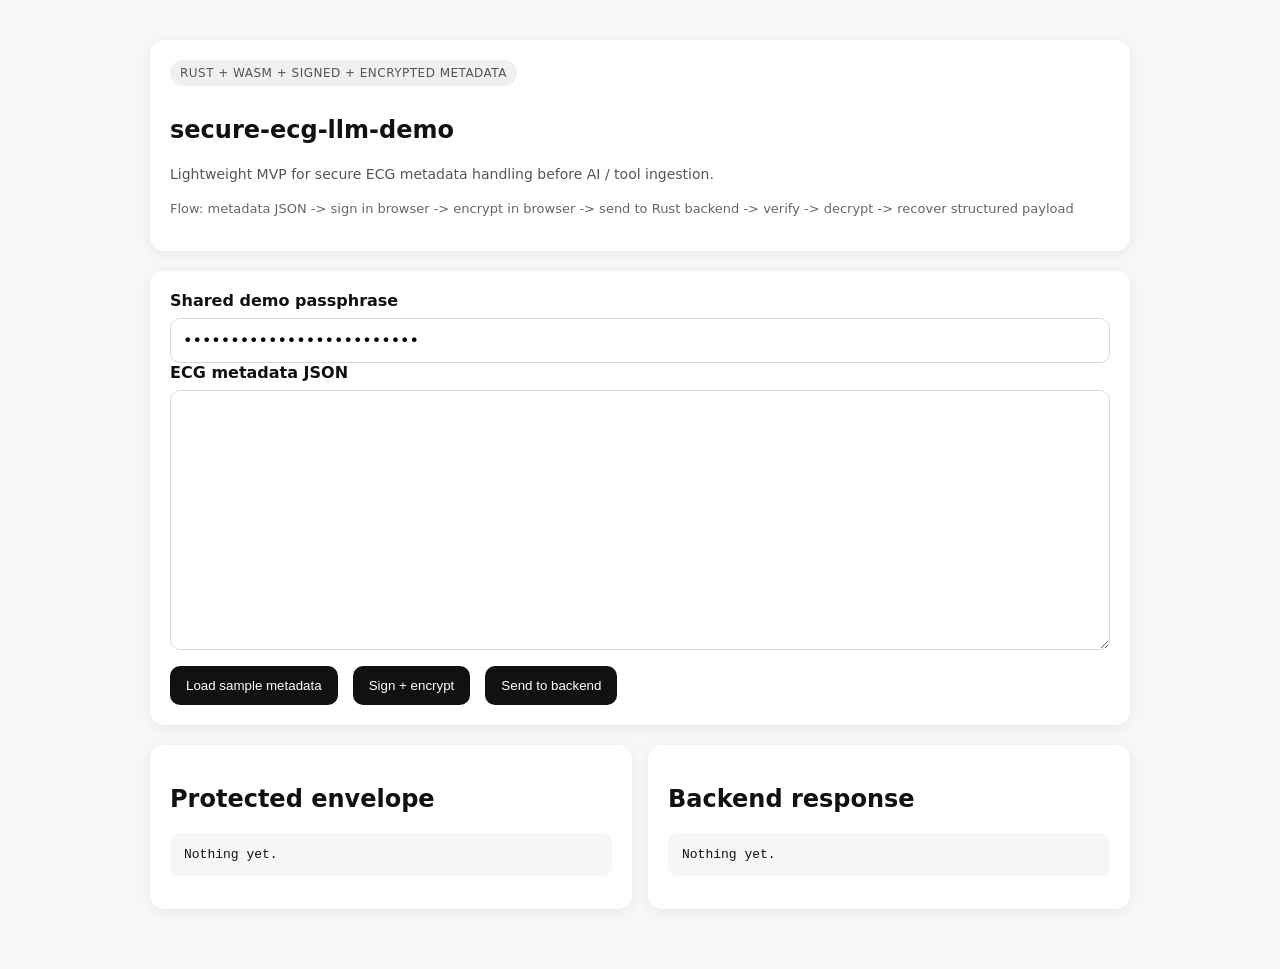
==== frontend/index.html @ e770cebd "Polish MVP packaging for secure ECG LLM demo" ====
<!DOCTYPE html>
<html lang="en">
<head>
  <meta charset="UTF-8" />
  <meta name="viewport" content="width=device-width, initial-scale=1.0" />
  <title>secure-ecg-llm-demo</title>
  <style>
    body {
      font-family: system-ui, sans-serif;
      margin: 0;
      background: #f7f7f8;
      color: #111;
    }
    .container {
      max-width: 980px;
      margin: 40px auto;
      padding: 0 20px;
    }
    .card {
      background: white;
      border-radius: 14px;
      padding: 20px;
      margin-bottom: 20px;
      box-shadow: 0 3px 14px rgba(0,0,0,.06);
    }
    .badge {
      display: inline-block;
      padding: 6px 10px;
      border-radius: 999px;
      background: #f0f0f0;
      font-size: 12px;
      text-transform: uppercase;
      letter-spacing: .04em;
      color: #555;
      margin-bottom: 10px;
    }
    textarea, input {
      width: 100%;
      box-sizing: border-box;
      border: 1px solid #d8d8d8;
      border-radius: 10px;
      padding: 12px;
      font: inherit;
      margin-top: 8px;
    }
    textarea {
      min-height: 260px;
      resize: vertical;
    }
    .row {
      display: grid;
      grid-template-columns: 1fr 1fr;
      gap: 16px;
    }
    button {
      border: 0;
      border-radius: 10px;
      padding: 12px 16px;
      background: #111;
      color: white;
      cursor: pointer;
      margin-right: 10px;
      margin-top: 12px;
    }
    button:hover { opacity: .92; }
    pre {
      white-space: pre-wrap;
      word-break: break-word;
      background: #f6f6f6;
      border-radius: 10px;
      padding: 14px;
      overflow: auto;
    }
    .hint {
      color: #555;
      font-size: 14px;
      line-height: 1.5;
    }
    .mini {
      color: #666;
      font-size: 13px;
      line-height: 1.5;
      margin-top: 10px;
    }
    @media (max-width: 860px) {
      .row { grid-template-columns: 1fr; }
    }
  </style>
</head>
<body>
  <main class="container">
    <section class="card">
      <span class="badge">Rust + WASM + signed + encrypted metadata</span>
      <h1>secure-ecg-llm-demo</h1>
      <p class="hint">
        Lightweight MVP for secure ECG metadata handling before AI / tool ingestion.
      </p>
      <p class="mini">
        Flow: metadata JSON -> sign in browser -> encrypt in browser -> send to Rust backend -> verify -> decrypt -> recover structured payload
      </p>
    </section>

    <section class="card">
      <label for="passphrase"><strong>Shared demo passphrase</strong></label>
      <input id="passphrase" type="password" value="demo-passphrase-change-me" />

      <label for="metadata"><strong>ECG metadata JSON</strong></label>
      <textarea id="metadata"></textarea>

      <button id="loadSampleBtn">Load sample metadata</button>
      <button id="protectBtn">Sign + encrypt</button>
      <button id="sendBtn">Send to backend</button>
    </section>

    <div class="row">
      <section class="card">
        <h2>Protected envelope</h2>
        <pre id="protectedOutput">Nothing yet.</pre>
      </section>

      <section class="card">
        <h2>Backend response</h2>
        <pre id="serverOutput">Nothing yet.</pre>
      </section>
    </div>
  </main>

  <script type="module" src="./main.js"></script>
</body>
</html>
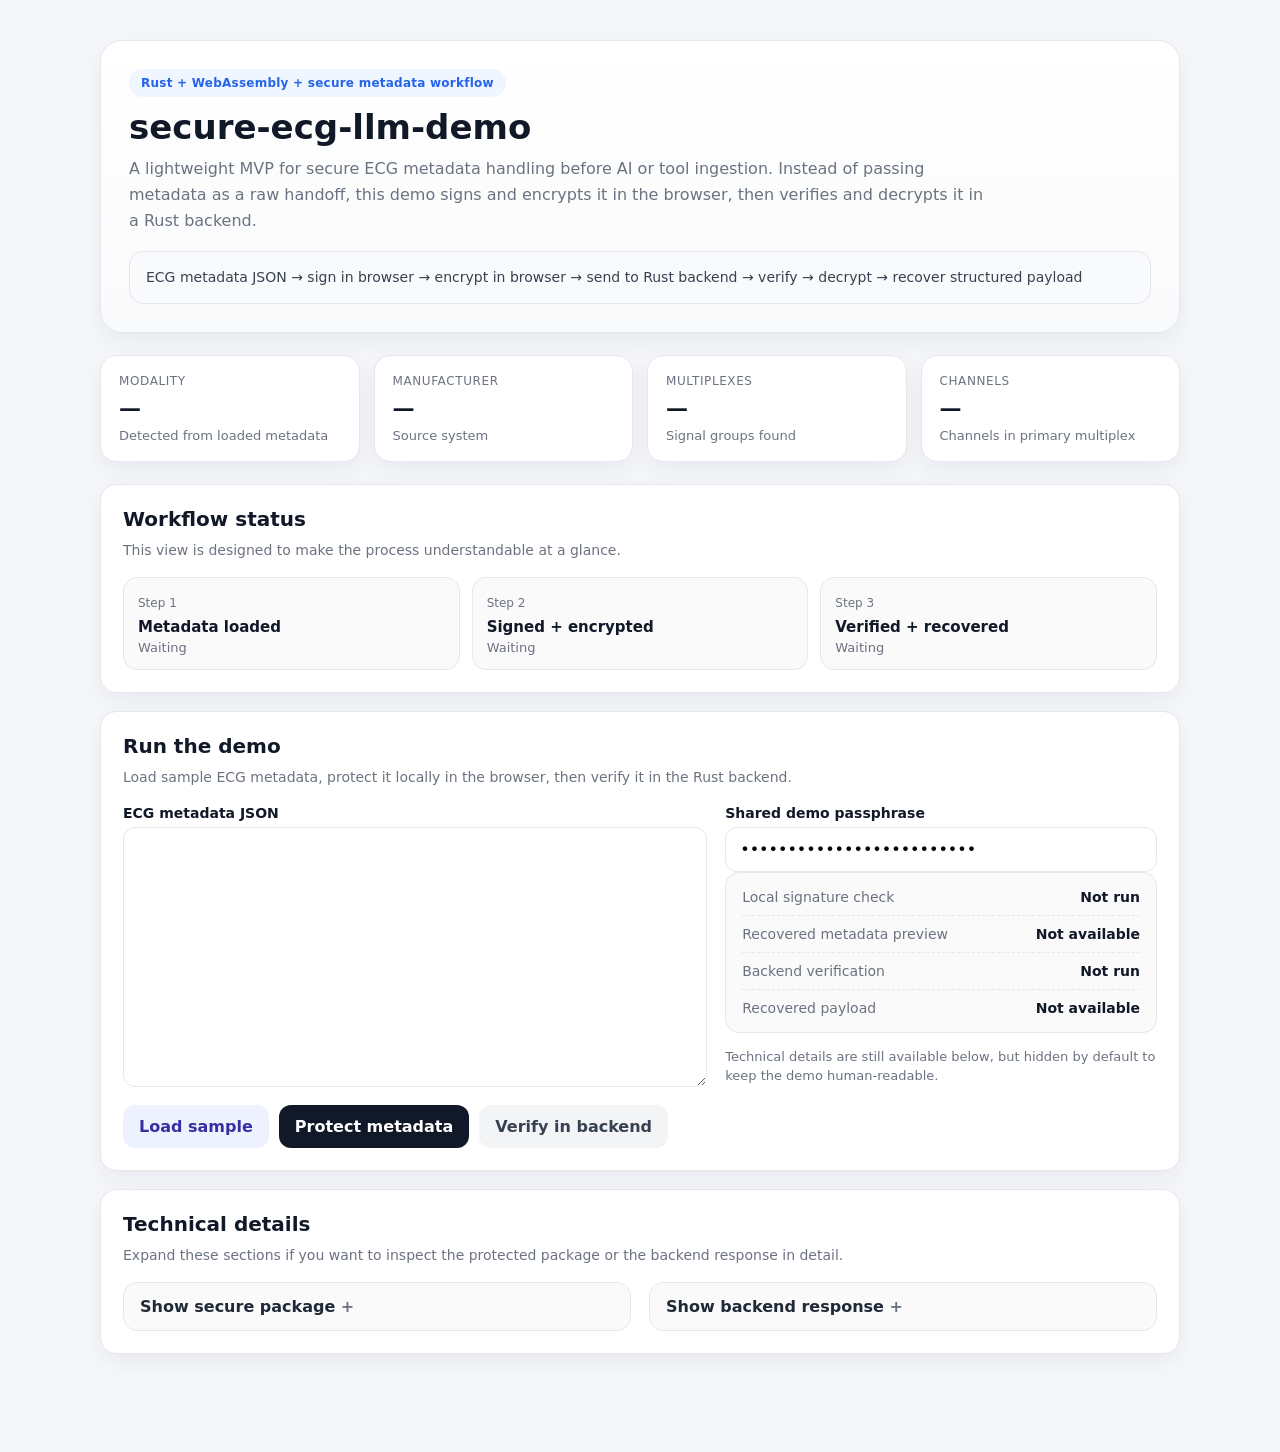
==== commit 90444f6e: "Refine frontend into a cleaner product-style demo" ====
--- a/frontend/index.html
+++ b/frontend/index.html
@@ -5,124 +5,499 @@
   <meta name="viewport" content="width=device-width, initial-scale=1.0" />
   <title>secure-ecg-llm-demo</title>
   <style>
+    :root {
+      --bg: #f6f7fb;
+      --card: #ffffff;
+      --text: #111827;
+      --muted: #6b7280;
+      --border: #e5e7eb;
+      --accent: #2563eb;
+      --accent-soft: #eff6ff;
+      --success: #15803d;
+      --success-soft: #ecfdf3;
+      --shadow: 0 8px 24px rgba(15, 23, 42, 0.06);
+      --radius: 16px;
+    }
+
+    * {
+      box-sizing: border-box;
+    }
+
     body {
-      font-family: system-ui, sans-serif;
       margin: 0;
-      background: #f7f7f8;
-      color: #111;
-    }
+      font-family: Inter, system-ui, -apple-system, BlinkMacSystemFont, "Segoe UI", sans-serif;
+      background: var(--bg);
+      color: var(--text);
+    }
+
     .container {
-      max-width: 980px;
+      max-width: 1120px;
       margin: 40px auto;
-      padding: 0 20px;
-    }
-    .card {
-      background: white;
+      padding: 0 20px 40px;
+    }
+
+    .hero {
+      background: linear-gradient(180deg, #ffffff 0%, #f9fafb 100%);
+      border: 1px solid var(--border);
+      border-radius: 22px;
+      padding: 28px;
+      box-shadow: var(--shadow);
+      margin-bottom: 22px;
+    }
+
+    .badge {
+      display: inline-flex;
+      align-items: center;
+      gap: 8px;
+      padding: 7px 12px;
+      border-radius: 999px;
+      background: var(--accent-soft);
+      color: var(--accent);
+      font-size: 12px;
+      font-weight: 600;
+      letter-spacing: 0.02em;
+      margin-bottom: 12px;
+    }
+
+    h1 {
+      margin: 0 0 10px;
+      font-size: 34px;
+      line-height: 1.1;
+    }
+
+    .subtitle {
+      margin: 0;
+      color: var(--muted);
+      font-size: 16px;
+      line-height: 1.6;
+      max-width: 860px;
+    }
+
+    .flow {
+      margin-top: 18px;
+      padding: 14px 16px;
+      background: #f9fafb;
+      border: 1px solid var(--border);
       border-radius: 14px;
-      padding: 20px;
-      margin-bottom: 20px;
-      box-shadow: 0 3px 14px rgba(0,0,0,.06);
-    }
-    .badge {
+      color: #374151;
+      font-size: 14px;
+      line-height: 1.6;
+    }
+
+    .grid-4 {
+      display: grid;
+      grid-template-columns: repeat(4, 1fr);
+      gap: 14px;
+      margin: 18px 0 22px;
+    }
+
+    .mini-card {
+      background: var(--card);
+      border: 1px solid var(--border);
+      border-radius: var(--radius);
+      padding: 18px;
+      box-shadow: var(--shadow);
+    }
+
+    .mini-label {
+      font-size: 12px;
+      color: var(--muted);
+      text-transform: uppercase;
+      letter-spacing: 0.05em;
+      margin-bottom: 8px;
+    }
+
+    .mini-value {
+      font-size: 22px;
+      font-weight: 700;
+      line-height: 1.2;
+    }
+
+    .mini-sub {
+      margin-top: 6px;
+      color: var(--muted);
+      font-size: 13px;
+    }
+
+    .status-card,
+    .actions-card,
+    .details-card {
+      background: var(--card);
+      border: 1px solid var(--border);
+      border-radius: var(--radius);
+      padding: 22px;
+      box-shadow: var(--shadow);
+      margin-bottom: 18px;
+    }
+
+    .section-title {
+      margin: 0 0 8px;
+      font-size: 20px;
+    }
+
+    .section-text {
+      margin: 0 0 16px;
+      color: var(--muted);
+      line-height: 1.6;
+      font-size: 14px;
+    }
+
+    .status-grid {
+      display: grid;
+      grid-template-columns: repeat(3, 1fr);
+      gap: 12px;
+    }
+
+    .status-step {
+      border: 1px solid var(--border);
+      border-radius: 14px;
+      padding: 14px;
+      background: #fafafa;
+    }
+
+    .status-step.active {
+      border-color: #bbf7d0;
+      background: var(--success-soft);
+    }
+
+    .status-step .step-number {
       display: inline-block;
-      padding: 6px 10px;
-      border-radius: 999px;
-      background: #f0f0f0;
       font-size: 12px;
-      text-transform: uppercase;
-      letter-spacing: .04em;
-      color: #555;
-      margin-bottom: 10px;
-    }
-    textarea, input {
+      color: var(--muted);
+      margin-bottom: 8px;
+    }
+
+    .status-step .step-title {
+      font-size: 15px;
+      font-weight: 600;
+      margin-bottom: 4px;
+    }
+
+    .status-step .step-state {
+      font-size: 13px;
+      color: var(--muted);
+    }
+
+    .status-step.active .step-state {
+      color: var(--success);
+      font-weight: 600;
+    }
+
+    .actions-grid {
+      display: grid;
+      grid-template-columns: 1.15fr 0.85fr;
+      gap: 18px;
+    }
+
+    label {
+      display: block;
+      font-size: 14px;
+      font-weight: 600;
+      margin-bottom: 6px;
+    }
+
+    textarea,
+    input {
       width: 100%;
-      box-sizing: border-box;
-      border: 1px solid #d8d8d8;
-      border-radius: 10px;
-      padding: 12px;
+      border: 1px solid var(--border);
+      border-radius: 12px;
+      padding: 12px 14px;
       font: inherit;
-      margin-top: 8px;
-    }
+      outline: none;
+      background: #fff;
+    }
+
     textarea {
       min-height: 260px;
       resize: vertical;
     }
-    .row {
+
+    textarea:focus,
+    input:focus {
+      border-color: #93c5fd;
+      box-shadow: 0 0 0 4px rgba(37, 99, 235, 0.08);
+    }
+
+    .button-row {
+      display: flex;
+      flex-wrap: wrap;
+      gap: 10px;
+      margin-top: 14px;
+    }
+
+    button {
+      border: 0;
+      border-radius: 12px;
+      padding: 12px 16px;
+      background: #111827;
+      color: white;
+      font: inherit;
+      font-weight: 600;
+      cursor: pointer;
+    }
+
+    button.secondary {
+      background: #eef2ff;
+      color: #3730a3;
+    }
+
+    button.ghost {
+      background: #f3f4f6;
+      color: #374151;
+    }
+
+    button:hover {
+      opacity: 0.96;
+    }
+
+    .summary-box {
+      border: 1px solid var(--border);
+      border-radius: 14px;
+      padding: 16px;
+      background: #fafafa;
+      margin-bottom: 14px;
+    }
+
+    .summary-list {
+      display: grid;
+      gap: 10px;
+    }
+
+    .summary-item {
+      display: flex;
+      justify-content: space-between;
+      gap: 14px;
+      padding-bottom: 10px;
+      border-bottom: 1px dashed #e5e7eb;
+      font-size: 14px;
+    }
+
+    .summary-item:last-child {
+      border-bottom: 0;
+      padding-bottom: 0;
+    }
+
+    .summary-item span:first-child {
+      color: var(--muted);
+    }
+
+    .summary-item span:last-child {
+      font-weight: 600;
+      text-align: right;
+    }
+
+    .details-grid {
       display: grid;
       grid-template-columns: 1fr 1fr;
-      gap: 16px;
-    }
-    button {
-      border: 0;
-      border-radius: 10px;
-      padding: 12px 16px;
-      background: #111;
-      color: white;
+      gap: 18px;
+    }
+
+    details {
+      border: 1px solid var(--border);
+      border-radius: 14px;
+      background: #fafafa;
+      padding: 14px 16px;
+    }
+
+    summary {
       cursor: pointer;
-      margin-right: 10px;
-      margin-top: 12px;
-    }
-    button:hover { opacity: .92; }
+      font-weight: 600;
+      color: #1f2937;
+      list-style: none;
+    }
+
+    summary::-webkit-details-marker {
+      display: none;
+    }
+
+    summary::after {
+      content: " +";
+      color: var(--muted);
+      font-weight: 700;
+    }
+
+    details[open] summary::after {
+      content: " -";
+    }
+
     pre {
+      margin-top: 14px;
       white-space: pre-wrap;
       word-break: break-word;
-      background: #f6f6f6;
-      border-radius: 10px;
+      background: #ffffff;
+      border: 1px solid var(--border);
+      border-radius: 12px;
       padding: 14px;
       overflow: auto;
-    }
-    .hint {
-      color: #555;
-      font-size: 14px;
+      font-size: 12px;
       line-height: 1.5;
     }
-    .mini {
-      color: #666;
+
+    .footer-note {
+      margin-top: 8px;
+      color: var(--muted);
       font-size: 13px;
       line-height: 1.5;
-      margin-top: 10px;
-    }
-    @media (max-width: 860px) {
-      .row { grid-template-columns: 1fr; }
+    }
+
+    @media (max-width: 980px) {
+      .grid-4 {
+        grid-template-columns: repeat(2, 1fr);
+      }
+
+      .actions-grid,
+      .details-grid,
+      .status-grid {
+        grid-template-columns: 1fr;
+      }
+    }
+
+    @media (max-width: 640px) {
+      .grid-4 {
+        grid-template-columns: 1fr;
+      }
+
+      h1 {
+        font-size: 28px;
+      }
+
+      .container {
+        margin: 24px auto;
+      }
     }
   </style>
 </head>
 <body>
   <main class="container">
-    <section class="card">
-      <span class="badge">Rust + WASM + signed + encrypted metadata</span>
+    <section class="hero">
+      <div class="badge">Rust + WebAssembly + secure metadata workflow</div>
       <h1>secure-ecg-llm-demo</h1>
-      <p class="hint">
-        Lightweight MVP for secure ECG metadata handling before AI / tool ingestion.
+      <p class="subtitle">
+        A lightweight MVP for secure ECG metadata handling before AI or tool ingestion.
+        Instead of passing metadata as a raw handoff, this demo signs and encrypts it in the browser,
+        then verifies and decrypts it in a Rust backend.
       </p>
-      <p class="mini">
-        Flow: metadata JSON -> sign in browser -> encrypt in browser -> send to Rust backend -> verify -> decrypt -> recover structured payload
+      <div class="flow">
+        ECG metadata JSON → sign in browser → encrypt in browser → send to Rust backend → verify → decrypt → recover structured payload
+      </div>
+    </section>
+
+    <section class="grid-4">
+      <div class="mini-card">
+        <div class="mini-label">Modality</div>
+        <div class="mini-value" id="summaryModality">—</div>
+        <div class="mini-sub">Detected from loaded metadata</div>
+      </div>
+      <div class="mini-card">
+        <div class="mini-label">Manufacturer</div>
+        <div class="mini-value" id="summaryManufacturer">—</div>
+        <div class="mini-sub">Source system</div>
+      </div>
+      <div class="mini-card">
+        <div class="mini-label">Multiplexes</div>
+        <div class="mini-value" id="summaryMultiplexes">—</div>
+        <div class="mini-sub">Signal groups found</div>
+      </div>
+      <div class="mini-card">
+        <div class="mini-label">Channels</div>
+        <div class="mini-value" id="summaryChannels">—</div>
+        <div class="mini-sub">Channels in primary multiplex</div>
+      </div>
+    </section>
+
+    <section class="status-card">
+      <h2 class="section-title">Workflow status</h2>
+      <p class="section-text">
+        This view is designed to make the process understandable at a glance.
       </p>
+
+      <div class="status-grid">
+        <div class="status-step" id="stepLoaded">
+          <div class="step-number">Step 1</div>
+          <div class="step-title">Metadata loaded</div>
+          <div class="step-state">Waiting</div>
+        </div>
+        <div class="status-step" id="stepProtected">
+          <div class="step-number">Step 2</div>
+          <div class="step-title">Signed + encrypted</div>
+          <div class="step-state">Waiting</div>
+        </div>
+        <div class="status-step" id="stepVerified">
+          <div class="step-number">Step 3</div>
+          <div class="step-title">Verified + recovered</div>
+          <div class="step-state">Waiting</div>
+        </div>
+      </div>
     </section>
 
-    <section class="card">
-      <label for="passphrase"><strong>Shared demo passphrase</strong></label>
-      <input id="passphrase" type="password" value="demo-passphrase-change-me" />
-
-      <label for="metadata"><strong>ECG metadata JSON</strong></label>
-      <textarea id="metadata"></textarea>
-
-      <button id="loadSampleBtn">Load sample metadata</button>
-      <button id="protectBtn">Sign + encrypt</button>
-      <button id="sendBtn">Send to backend</button>
+    <section class="actions-card">
+      <h2 class="section-title">Run the demo</h2>
+      <p class="section-text">
+        Load sample ECG metadata, protect it locally in the browser, then verify it in the Rust backend.
+      </p>
+
+      <div class="actions-grid">
+        <div>
+          <label for="metadata">ECG metadata JSON</label>
+          <textarea id="metadata"></textarea>
+
+          <div class="button-row">
+            <button class="secondary" id="loadSampleBtn">Load sample</button>
+            <button id="protectBtn">Protect metadata</button>
+            <button class="ghost" id="sendBtn">Verify in backend</button>
+          </div>
+        </div>
+
+        <div>
+          <label for="passphrase">Shared demo passphrase</label>
+          <input id="passphrase" type="password" value="demo-passphrase-change-me" />
+
+          <div class="summary-box">
+            <div class="summary-list">
+              <div class="summary-item">
+                <span>Local signature check</span>
+                <span id="localSignatureStatus">Not run</span>
+              </div>
+              <div class="summary-item">
+                <span>Recovered metadata preview</span>
+                <span id="localPreviewStatus">Not available</span>
+              </div>
+              <div class="summary-item">
+                <span>Backend verification</span>
+                <span id="backendVerificationStatus">Not run</span>
+              </div>
+              <div class="summary-item">
+                <span>Recovered payload</span>
+                <span id="backendPayloadStatus">Not available</span>
+              </div>
+            </div>
+          </div>
+
+          <div class="footer-note">
+            Technical details are still available below, but hidden by default to keep the demo human-readable.
+          </div>
+        </div>
+      </div>
     </section>
 
-    <div class="row">
-      <section class="card">
-        <h2>Protected envelope</h2>
-        <pre id="protectedOutput">Nothing yet.</pre>
-      </section>
-
-      <section class="card">
-        <h2>Backend response</h2>
-        <pre id="serverOutput">Nothing yet.</pre>
-      </section>
-    </div>
+    <section class="details-card">
+      <h2 class="section-title">Technical details</h2>
+      <p class="section-text">
+        Expand these sections if you want to inspect the protected package or the backend response in detail.
+      </p>
+
+      <div class="details-grid">
+        <details>
+          <summary>Show secure package</summary>
+          <pre id="protectedOutput">Nothing yet.</pre>
+        </details>
+
+        <details>
+          <summary>Show backend response</summary>
+          <pre id="serverOutput">Nothing yet.</pre>
+        </details>
+      </div>
+    </section>
   </main>
 
   <script type="module" src="./main.js"></script>
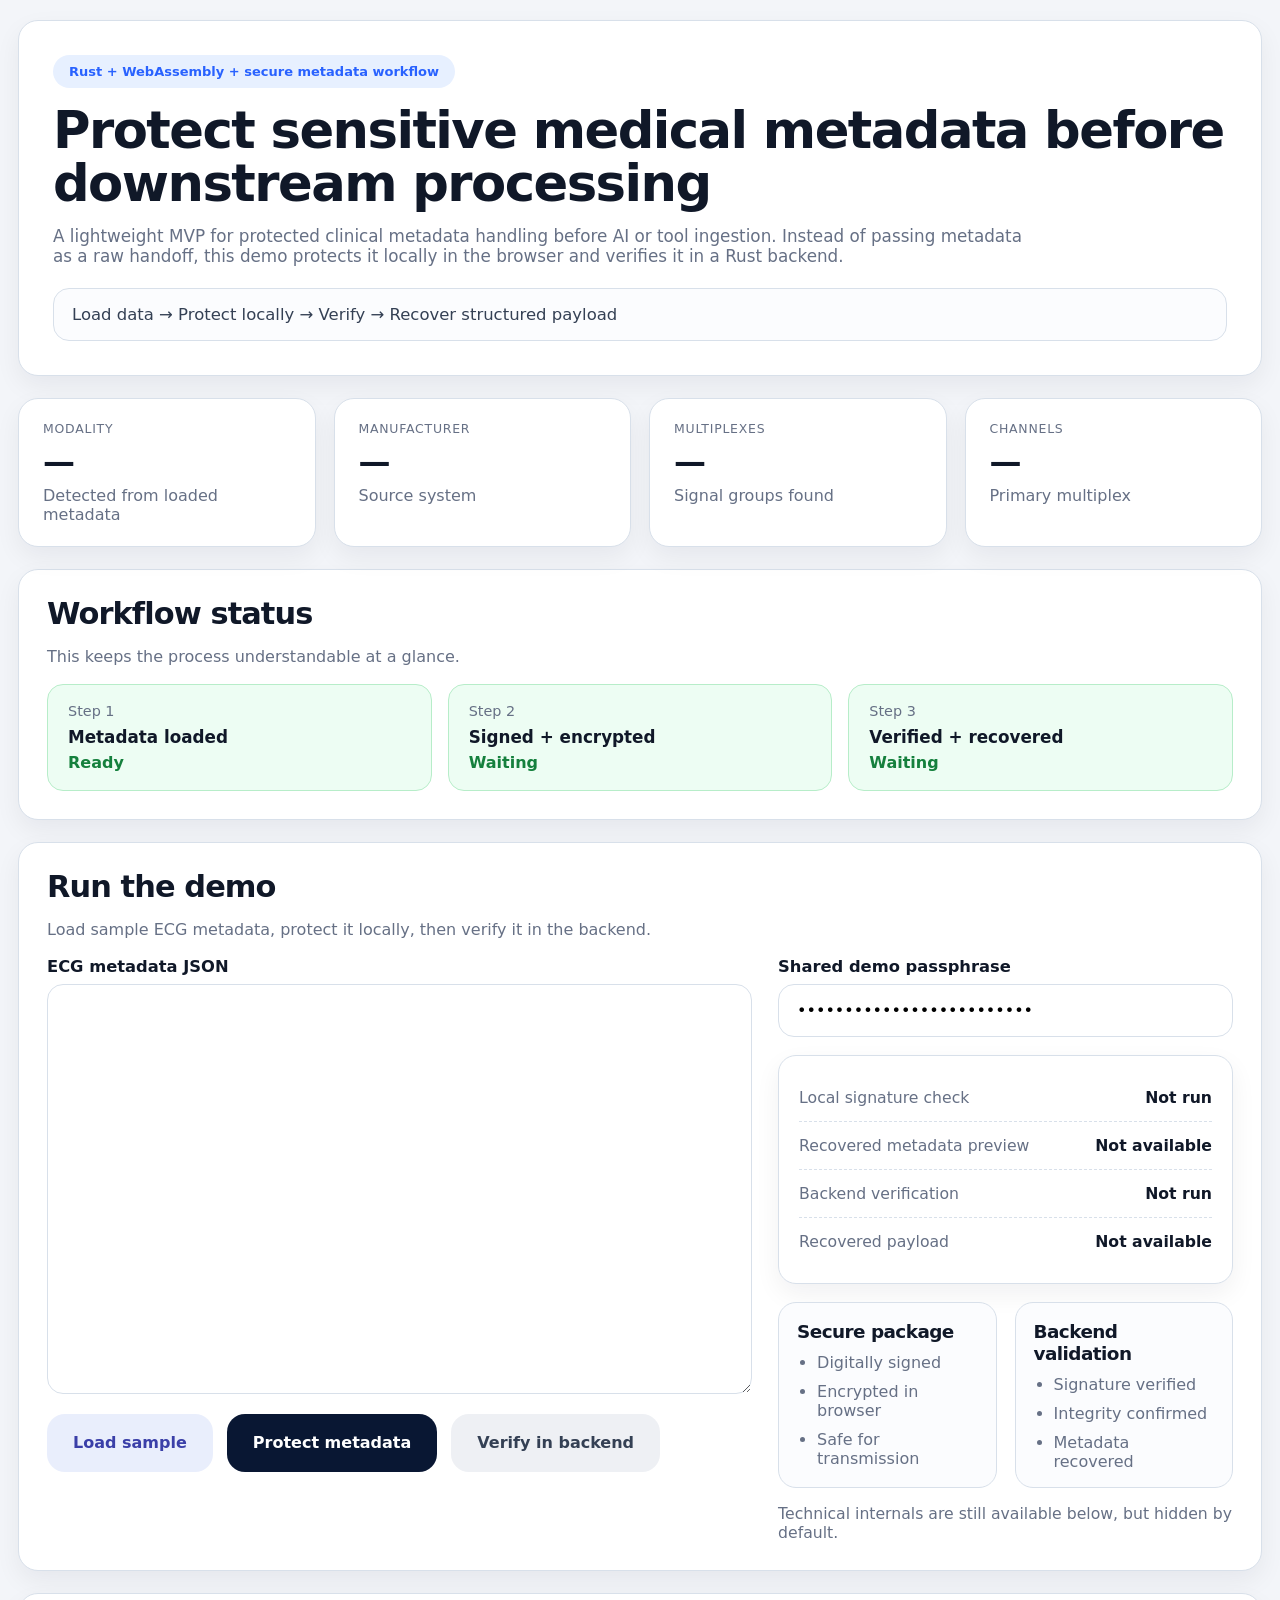
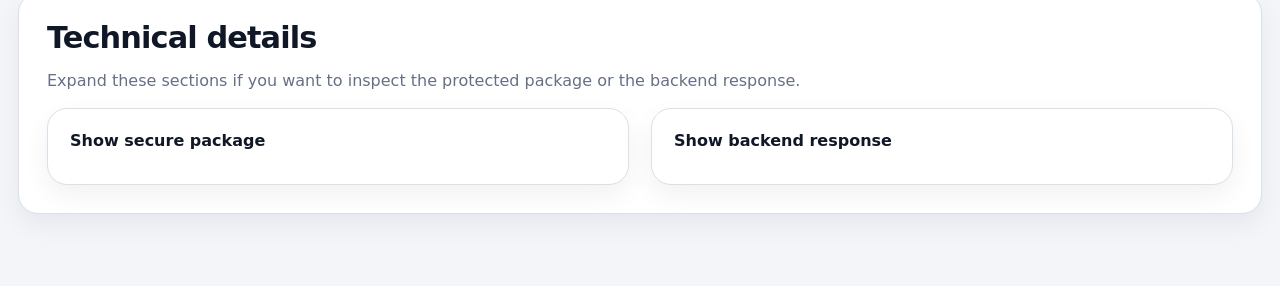
==== commit 94068c4b: "Add Vercel landing and refine frontend for executive demo" ====
--- a/frontend/index.html
+++ b/frontend/index.html
@@ -6,22 +6,23 @@
   <title>secure-ecg-llm-demo</title>
   <style>
     :root {
-      --bg: #f6f7fb;
+      --bg: #f3f5f9;
       --card: #ffffff;
-      --text: #111827;
-      --muted: #6b7280;
-      --border: #e5e7eb;
-      --accent: #2563eb;
-      --accent-soft: #eff6ff;
+      --text: #101828;
+      --muted: #667085;
+      --border: #d8e0ea;
+      --primary: #0f172a;
+      --soft: #eef4ff;
+      --soft-blue: #e7f0ff;
       --success: #15803d;
-      --success-soft: #ecfdf3;
-      --shadow: 0 8px 24px rgba(15, 23, 42, 0.06);
-      --radius: 16px;
-    }
-
-    * {
-      box-sizing: border-box;
-    }
+      --success-soft: #edfdf3;
+      --success-border: #b7edc9;
+      --shadow: 0 10px 26px rgba(15, 23, 42, 0.06);
+      --radius: 20px;
+      --radius-sm: 14px;
+    }
+
+    * { box-sizing: border-box; }
 
     body {
       margin: 0;
@@ -31,250 +32,238 @@
     }
 
     .container {
-      max-width: 1120px;
-      margin: 40px auto;
-      padding: 0 20px 40px;
-    }
-
-    .hero {
-      background: linear-gradient(180deg, #ffffff 0%, #f9fafb 100%);
-      border: 1px solid var(--border);
-      border-radius: 22px;
-      padding: 28px;
-      box-shadow: var(--shadow);
-      margin-bottom: 22px;
-    }
-
-    .badge {
-      display: inline-flex;
-      align-items: center;
-      gap: 8px;
-      padding: 7px 12px;
-      border-radius: 999px;
-      background: var(--accent-soft);
-      color: var(--accent);
-      font-size: 12px;
-      font-weight: 600;
-      letter-spacing: 0.02em;
-      margin-bottom: 12px;
-    }
-
-    h1 {
-      margin: 0 0 10px;
-      font-size: 34px;
-      line-height: 1.1;
-    }
-
-    .subtitle {
-      margin: 0;
-      color: var(--muted);
-      font-size: 16px;
-      line-height: 1.6;
-      max-width: 860px;
-    }
-
-    .flow {
-      margin-top: 18px;
-      padding: 14px 16px;
-      background: #f9fafb;
-      border: 1px solid var(--border);
-      border-radius: 14px;
-      color: #374151;
-      font-size: 14px;
-      line-height: 1.6;
-    }
-
-    .grid-4 {
-      display: grid;
-      grid-template-columns: repeat(4, 1fr);
-      gap: 14px;
-      margin: 18px 0 22px;
-    }
-
-    .mini-card {
+      max-width: 1360px;
+      margin: 20px auto;
+      padding: 0 18px 30px;
+    }
+
+    .hero,
+    .summary-grid .summary-card,
+    .panel,
+    .summary-card,
+    .tech-card {
       background: var(--card);
       border: 1px solid var(--border);
       border-radius: var(--radius);
-      padding: 18px;
       box-shadow: var(--shadow);
     }
 
+    .hero {
+      padding: 34px;
+      margin-bottom: 22px;
+    }
+
+    .eyebrow {
+      display: inline-flex;
+      align-items: center;
+      background: var(--soft-blue);
+      color: #2962ff;
+      border-radius: 999px;
+      padding: 9px 16px;
+      font-size: 13px;
+      font-weight: 700;
+      margin-bottom: 16px;
+    }
+
+    h1, h2, h3 {
+      margin: 0 0 10px;
+      letter-spacing: -0.03em;
+    }
+
+    h1 {
+      font-size: clamp(2.2rem, 4vw, 3.8rem);
+      line-height: 1.03;
+    }
+
+    h2 {
+      font-size: 1.9rem;
+      line-height: 1.08;
+    }
+
+    h3 {
+      font-size: 1.15rem;
+      line-height: 1.2;
+    }
+
+    .subtext,
+    .section-copy,
+    .mini-sub,
+    .helper {
+      color: var(--muted);
+    }
+
+    .subtext {
+      font-size: 1.05rem;
+      max-width: 980px;
+    }
+
+    .hero-flow {
+      margin-top: 22px;
+      border: 1px solid var(--border);
+      border-radius: 16px;
+      padding: 16px 18px;
+      color: #344054;
+      background: #fbfcfe;
+      font-size: 1.03rem;
+    }
+
+    .summary-grid {
+      display: grid;
+      grid-template-columns: repeat(4, 1fr);
+      gap: 18px;
+      margin-bottom: 22px;
+    }
+
+    .summary-grid .summary-card {
+      padding: 22px 24px;
+    }
+
     .mini-label {
-      font-size: 12px;
+      text-transform: uppercase;
+      letter-spacing: 0.06em;
+      font-size: 0.78rem;
       color: var(--muted);
-      text-transform: uppercase;
-      letter-spacing: 0.05em;
-      margin-bottom: 8px;
+      margin-bottom: 10px;
     }
 
     .mini-value {
-      font-size: 22px;
-      font-weight: 700;
-      line-height: 1.2;
-    }
-
-    .mini-sub {
-      margin-top: 6px;
-      color: var(--muted);
-      font-size: 13px;
-    }
-
-    .status-card,
-    .actions-card,
-    .details-card {
-      background: var(--card);
-      border: 1px solid var(--border);
-      border-radius: var(--radius);
-      padding: 22px;
-      box-shadow: var(--shadow);
+      font-size: 2rem;
+      font-weight: 800;
+      line-height: 1.05;
+      margin-bottom: 6px;
+    }
+
+    .panel {
+      padding: 28px;
+      margin-bottom: 22px;
+    }
+
+    .section-copy {
       margin-bottom: 18px;
-    }
-
-    .section-title {
-      margin: 0 0 8px;
-      font-size: 20px;
-    }
-
-    .section-text {
-      margin: 0 0 16px;
-      color: var(--muted);
-      line-height: 1.6;
-      font-size: 14px;
+      font-size: 1rem;
     }
 
     .status-grid {
       display: grid;
       grid-template-columns: repeat(3, 1fr);
-      gap: 12px;
+      gap: 16px;
     }
 
     .status-step {
-      border: 1px solid var(--border);
-      border-radius: 14px;
-      padding: 14px;
-      background: #fafafa;
-    }
-
-    .status-step.active {
-      border-color: #bbf7d0;
       background: var(--success-soft);
+      border: 1px solid var(--success-border);
+      border-radius: 16px;
+      padding: 18px 20px;
     }
 
     .status-step .step-number {
-      display: inline-block;
-      font-size: 12px;
       color: var(--muted);
+      font-size: 0.9rem;
       margin-bottom: 8px;
     }
 
     .status-step .step-title {
-      font-size: 15px;
-      font-weight: 600;
-      margin-bottom: 4px;
+      font-size: 1.05rem;
+      font-weight: 700;
+      margin-bottom: 6px;
     }
 
     .status-step .step-state {
-      font-size: 13px;
-      color: var(--muted);
-    }
-
-    .status-step.active .step-state {
       color: var(--success);
-      font-weight: 600;
-    }
-
-    .actions-grid {
+      font-weight: 700;
+      font-size: 1rem;
+    }
+
+    .run-grid {
       display: grid;
-      grid-template-columns: 1.15fr 0.85fr;
-      gap: 18px;
+      grid-template-columns: 1.55fr 1fr;
+      gap: 26px;
+      align-items: start;
     }
 
     label {
       display: block;
-      font-size: 14px;
-      font-weight: 600;
-      margin-bottom: 6px;
+      font-weight: 700;
+      margin-bottom: 8px;
+      font-size: 1.02rem;
     }
 
     textarea,
     input {
       width: 100%;
       border: 1px solid var(--border);
-      border-radius: 12px;
-      padding: 12px 14px;
+      border-radius: 16px;
+      padding: 16px 18px;
       font: inherit;
       outline: none;
       background: #fff;
     }
 
     textarea {
-      min-height: 260px;
+      min-height: 410px;
       resize: vertical;
     }
 
     textarea:focus,
     input:focus {
-      border-color: #93c5fd;
-      box-shadow: 0 0 0 4px rgba(37, 99, 235, 0.08);
+      border-color: #b7c6ff;
+      box-shadow: 0 0 0 4px rgba(41, 98, 255, 0.08);
     }
 
     .button-row {
       display: flex;
+      gap: 14px;
       flex-wrap: wrap;
-      gap: 10px;
-      margin-top: 14px;
+      margin-top: 16px;
     }
 
     button {
       border: 0;
-      border-radius: 12px;
-      padding: 12px 16px;
-      background: #111827;
-      color: white;
+      border-radius: 18px;
+      min-height: 58px;
+      padding: 0 26px;
       font: inherit;
-      font-weight: 600;
+      font-weight: 800;
       cursor: pointer;
     }
 
-    button.secondary {
-      background: #eef2ff;
-      color: #3730a3;
-    }
-
-    button.ghost {
-      background: #f3f4f6;
-      color: #374151;
-    }
-
-    button:hover {
-      opacity: 0.96;
-    }
-
-    .summary-box {
-      border: 1px solid var(--border);
-      border-radius: 14px;
-      padding: 16px;
-      background: #fafafa;
-      margin-bottom: 14px;
+    .btn-sample {
+      background: #e9eefc;
+      color: #3a3fa8;
+    }
+
+    .btn-protect {
+      background: #091733;
+      color: #fff;
+    }
+
+    .btn-verify {
+      background: #eef0f4;
+      color: #344054;
+    }
+
+    .summary-card {
+      padding: 18px 20px;
+      border-radius: 18px;
     }
 
     .summary-list {
       display: grid;
-      gap: 10px;
+      gap: 0;
     }
 
     .summary-item {
       display: flex;
       justify-content: space-between;
+      align-items: center;
       gap: 14px;
-      padding-bottom: 10px;
-      border-bottom: 1px dashed #e5e7eb;
-      font-size: 14px;
+      padding: 14px 0;
+      border-bottom: 1px dashed var(--border);
+      font-size: 0.98rem;
     }
 
     .summary-item:last-child {
       border-bottom: 0;
-      padding-bottom: 0;
     }
 
     .summary-item span:first-child {
@@ -282,87 +271,93 @@
     }
 
     .summary-item span:last-child {
-      font-weight: 600;
-      text-align: right;
-    }
-
-    .details-grid {
+      font-weight: 800;
+    }
+
+    .executive-grid {
       display: grid;
       grid-template-columns: 1fr 1fr;
       gap: 18px;
+      margin-top: 18px;
+    }
+
+    .exec-card {
+      background: #fbfcfe;
+      border: 1px solid var(--border);
+      border-radius: 18px;
+      padding: 18px 18px 16px;
+    }
+
+    .exec-card h3 {
+      margin-bottom: 10px;
+    }
+
+    .exec-card ul {
+      margin: 0;
+      padding-left: 20px;
+      color: var(--muted);
+    }
+
+    .exec-card li + li {
+      margin-top: 10px;
+    }
+
+    .helper {
+      margin-top: 16px;
+      font-size: 0.98rem;
+    }
+
+    .tech-layout {
+      display: grid;
+      grid-template-columns: 1fr 1fr;
+      gap: 22px;
+    }
+
+    .tech-card {
+      padding: 22px;
     }
 
     details {
-      border: 1px solid var(--border);
-      border-radius: 14px;
-      background: #fafafa;
-      padding: 14px 16px;
+      border: 0;
     }
 
     summary {
       cursor: pointer;
-      font-weight: 600;
-      color: #1f2937;
       list-style: none;
+      font-size: 1rem;
+      font-weight: 800;
+      margin-bottom: 12px;
     }
 
     summary::-webkit-details-marker {
       display: none;
     }
 
-    summary::after {
-      content: " +";
-      color: var(--muted);
-      font-weight: 700;
-    }
-
-    details[open] summary::after {
-      content: " -";
-    }
-
     pre {
-      margin-top: 14px;
+      margin: 0;
       white-space: pre-wrap;
       word-break: break-word;
-      background: #ffffff;
+      background: #fff;
       border: 1px solid var(--border);
-      border-radius: 12px;
-      padding: 14px;
+      border-radius: 16px;
+      padding: 20px;
       overflow: auto;
-      font-size: 12px;
-      line-height: 1.5;
-    }
-
-    .footer-note {
-      margin-top: 8px;
-      color: var(--muted);
-      font-size: 13px;
-      line-height: 1.5;
-    }
-
-    @media (max-width: 980px) {
-      .grid-4 {
-        grid-template-columns: repeat(2, 1fr);
-      }
-
-      .actions-grid,
-      .details-grid,
-      .status-grid {
+      font-size: 0.9rem;
+      line-height: 1.55;
+      min-height: 320px;
+    }
+
+    @media (max-width: 1200px) {
+      .summary-grid,
+      .status-grid,
+      .run-grid,
+      .executive-grid,
+      .tech-layout {
         grid-template-columns: 1fr;
       }
-    }
-
-    @media (max-width: 640px) {
-      .grid-4 {
-        grid-template-columns: 1fr;
-      }
-
-      h1 {
-        font-size: 28px;
-      }
-
-      .container {
-        margin: 24px auto;
+
+      textarea {
+        min-height: 300px;
       }
     }
   </style>
@@ -370,81 +365,79 @@
 <body>
   <main class="container">
     <section class="hero">
-      <div class="badge">Rust + WebAssembly + secure metadata workflow</div>
-      <h1>secure-ecg-llm-demo</h1>
-      <p class="subtitle">
-        A lightweight MVP for secure ECG metadata handling before AI or tool ingestion.
-        Instead of passing metadata as a raw handoff, this demo signs and encrypts it in the browser,
-        then verifies and decrypts it in a Rust backend.
+      <div class="eyebrow">Rust + WebAssembly + secure metadata workflow</div>
+      <h1>Protect sensitive medical metadata before downstream processing</h1>
+      <p class="subtext">
+        A lightweight MVP for protected clinical metadata handling before AI or tool ingestion.
+        Instead of passing metadata as a raw handoff, this demo protects it locally in the browser
+        and verifies it in a Rust backend.
       </p>
-      <div class="flow">
-        ECG metadata JSON → sign in browser → encrypt in browser → send to Rust backend → verify → decrypt → recover structured payload
+      <div class="hero-flow">
+        Load data → Protect locally → Verify → Recover structured payload
       </div>
     </section>
 
-    <section class="grid-4">
-      <div class="mini-card">
+    <section class="summary-grid">
+      <div class="summary-card">
         <div class="mini-label">Modality</div>
         <div class="mini-value" id="summaryModality">—</div>
         <div class="mini-sub">Detected from loaded metadata</div>
       </div>
-      <div class="mini-card">
+      <div class="summary-card">
         <div class="mini-label">Manufacturer</div>
         <div class="mini-value" id="summaryManufacturer">—</div>
         <div class="mini-sub">Source system</div>
       </div>
-      <div class="mini-card">
+      <div class="summary-card">
         <div class="mini-label">Multiplexes</div>
         <div class="mini-value" id="summaryMultiplexes">—</div>
         <div class="mini-sub">Signal groups found</div>
       </div>
-      <div class="mini-card">
+      <div class="summary-card">
         <div class="mini-label">Channels</div>
         <div class="mini-value" id="summaryChannels">—</div>
-        <div class="mini-sub">Channels in primary multiplex</div>
+        <div class="mini-sub">Primary multiplex</div>
       </div>
     </section>
 
-    <section class="status-card">
-      <h2 class="section-title">Workflow status</h2>
-      <p class="section-text">
-        This view is designed to make the process understandable at a glance.
-      </p>
+    <section class="panel">
+      <h2>Workflow status</h2>
+      <p class="section-copy">This keeps the process understandable at a glance.</p>
 
       <div class="status-grid">
-        <div class="status-step" id="stepLoaded">
+        <div class="status-step">
           <div class="step-number">Step 1</div>
           <div class="step-title">Metadata loaded</div>
-          <div class="step-state">Waiting</div>
-        </div>
-        <div class="status-step" id="stepProtected">
+          <div class="step-state" id="stepLoadedState">Ready</div>
+        </div>
+        <div class="status-step">
           <div class="step-number">Step 2</div>
           <div class="step-title">Signed + encrypted</div>
-          <div class="step-state">Waiting</div>
-        </div>
-        <div class="status-step" id="stepVerified">
+          <div class="step-state" id="stepProtectedState">Waiting</div>
+        </div>
+        <div class="status-step">
           <div class="step-number">Step 3</div>
           <div class="step-title">Verified + recovered</div>
-          <div class="step-state">Waiting</div>
+          <div class="step-state" id="stepVerifiedState">Waiting</div>
         </div>
       </div>
     </section>
 
-    <section class="actions-card">
-      <h2 class="section-title">Run the demo</h2>
-      <p class="section-text">
-        Load sample ECG metadata, protect it locally in the browser, then verify it in the Rust backend.
+    <section class="panel">
+      <h2>Run the demo</h2>
+      <p class="section-copy">
+        Load sample ECG metadata, protect it locally, then verify it in the backend.
       </p>
 
-      <div class="actions-grid">
+      <div class="run-grid">
         <div>
           <label for="metadata">ECG metadata JSON</label>
           <textarea id="metadata"></textarea>
 
           <div class="button-row">
-            <button class="secondary" id="loadSampleBtn">Load sample</button>
-            <button id="protectBtn">Protect metadata</button>
-            <button class="ghost" id="sendBtn">Verify in backend</button>
+            <button class="btn-sample" id="loadSampleBtn">Load sample</button>
+            <button class="btn-protect" id="protectBtn">Protect metadata</button>
+            <button class="btn-verify" id="sendBtn">Verify in backend</button>
           </div>
         </div>
 
@@ -452,7 +445,7 @@
           <label for="passphrase">Shared demo passphrase</label>
           <input id="passphrase" type="password" value="demo-passphrase-change-me" />
 
-          <div class="summary-box">
+          <div class="summary-card" style="margin-top: 18px;">
             <div class="summary-list">
               <div class="summary-item">
                 <span>Local signature check</span>
@@ -473,29 +466,53 @@
             </div>
           </div>
 
-          <div class="footer-note">
-            Technical details are still available below, but hidden by default to keep the demo human-readable.
+          <div class="executive-grid">
+            <div class="exec-card">
+              <h3>Secure package</h3>
+              <ul>
+                <li>Digitally signed</li>
+                <li>Encrypted in browser</li>
+                <li>Safe for transmission</li>
+              </ul>
+            </div>
+
+            <div class="exec-card">
+              <h3>Backend validation</h3>
+              <ul>
+                <li>Signature verified</li>
+                <li>Integrity confirmed</li>
+                <li>Metadata recovered</li>
+              </ul>
+            </div>
           </div>
+
+          <div class="helper">
+            Technical internals are still available below, but hidden by default.
+          </div>
         </div>
       </div>
     </section>
 
-    <section class="details-card">
-      <h2 class="section-title">Technical details</h2>
-      <p class="section-text">
-        Expand these sections if you want to inspect the protected package or the backend response in detail.
+    <section class="panel">
+      <h2>Technical details</h2>
+      <p class="section-copy">
+        Expand these sections if you want to inspect the protected package or the backend response.
       </p>
 
-      <div class="details-grid">
-        <details>
-          <summary>Show secure package</summary>
-          <pre id="protectedOutput">Nothing yet.</pre>
-        </details>
-
-        <details>
-          <summary>Show backend response</summary>
-          <pre id="serverOutput">Nothing yet.</pre>
-        </details>
+      <div class="tech-layout">
+        <div class="tech-card">
+          <details>
+            <summary>Show secure package</summary>
+            <pre id="protectedOutput">Nothing yet.</pre>
+          </details>
+        </div>
+
+        <div class="tech-card">
+          <details>
+            <summary>Show backend response</summary>
+            <pre id="serverOutput">Nothing yet.</pre>
+          </details>
+        </div>
       </div>
     </section>
   </main>
